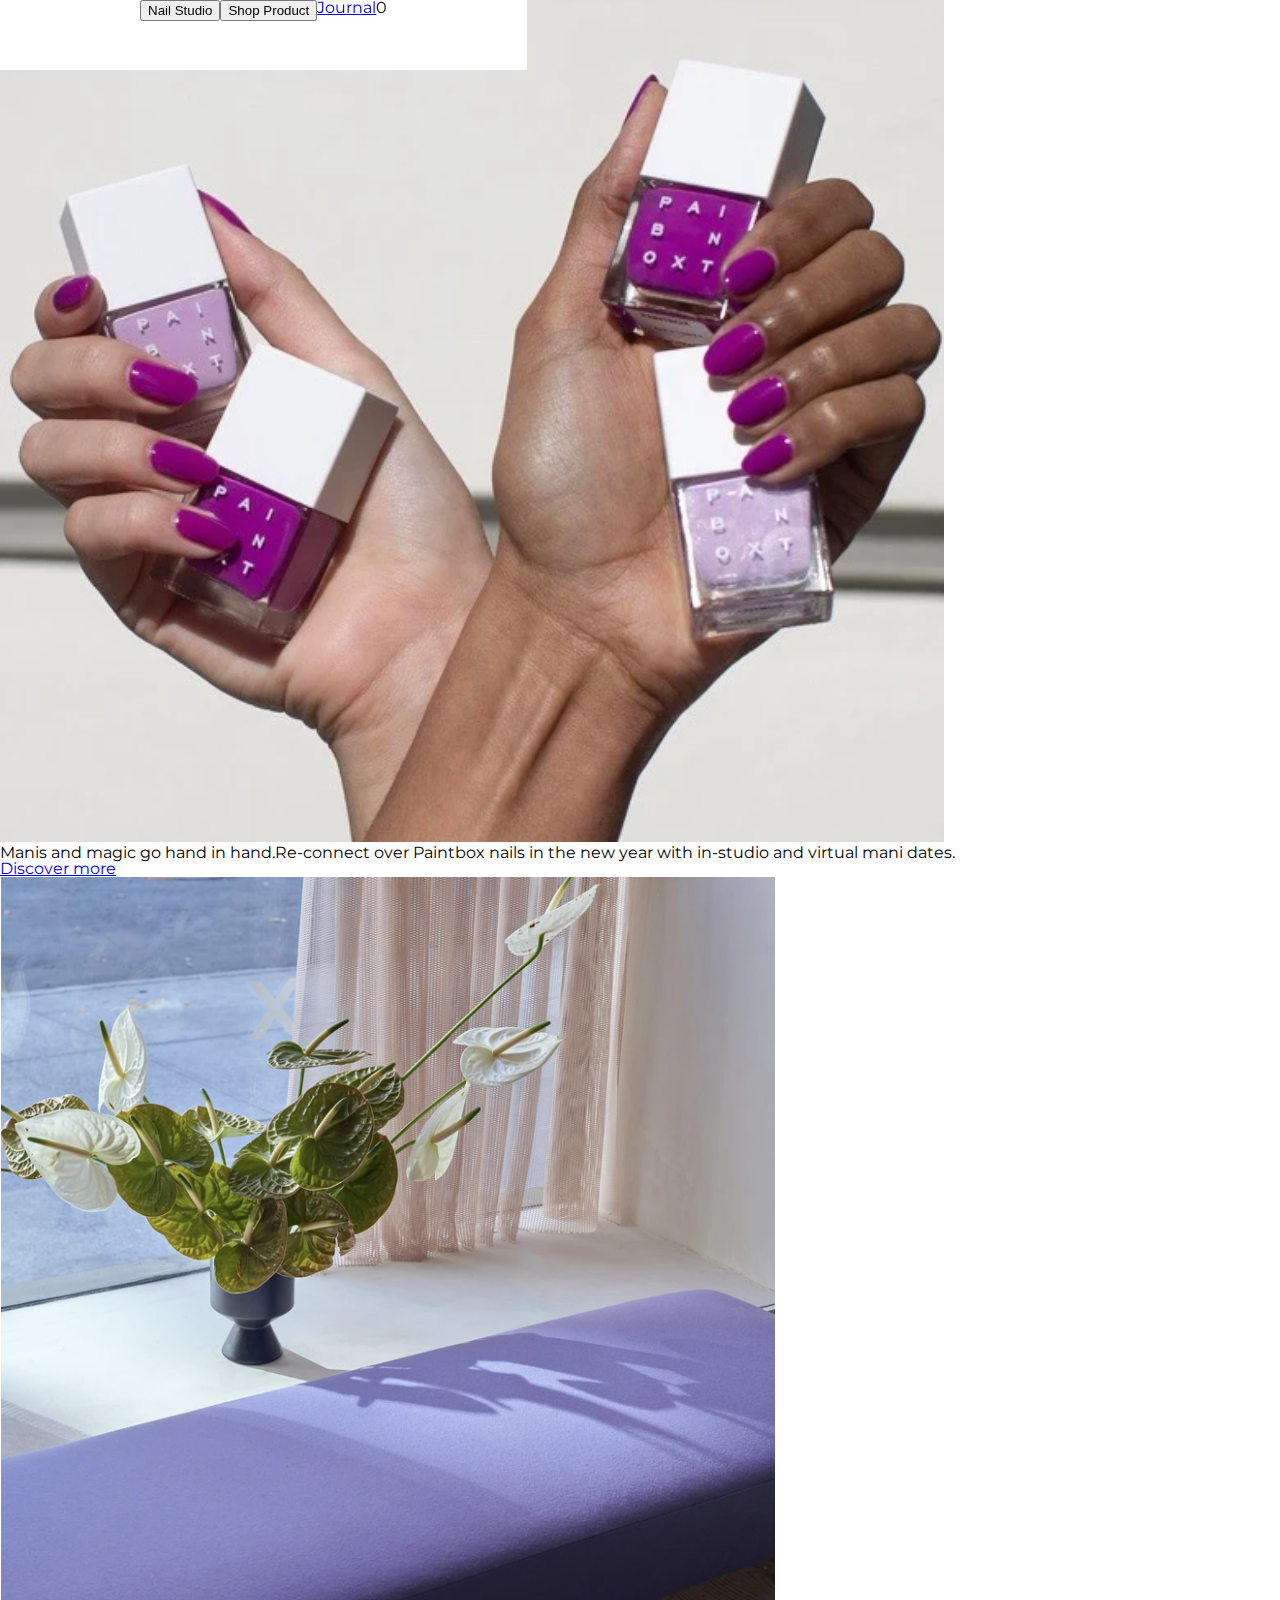
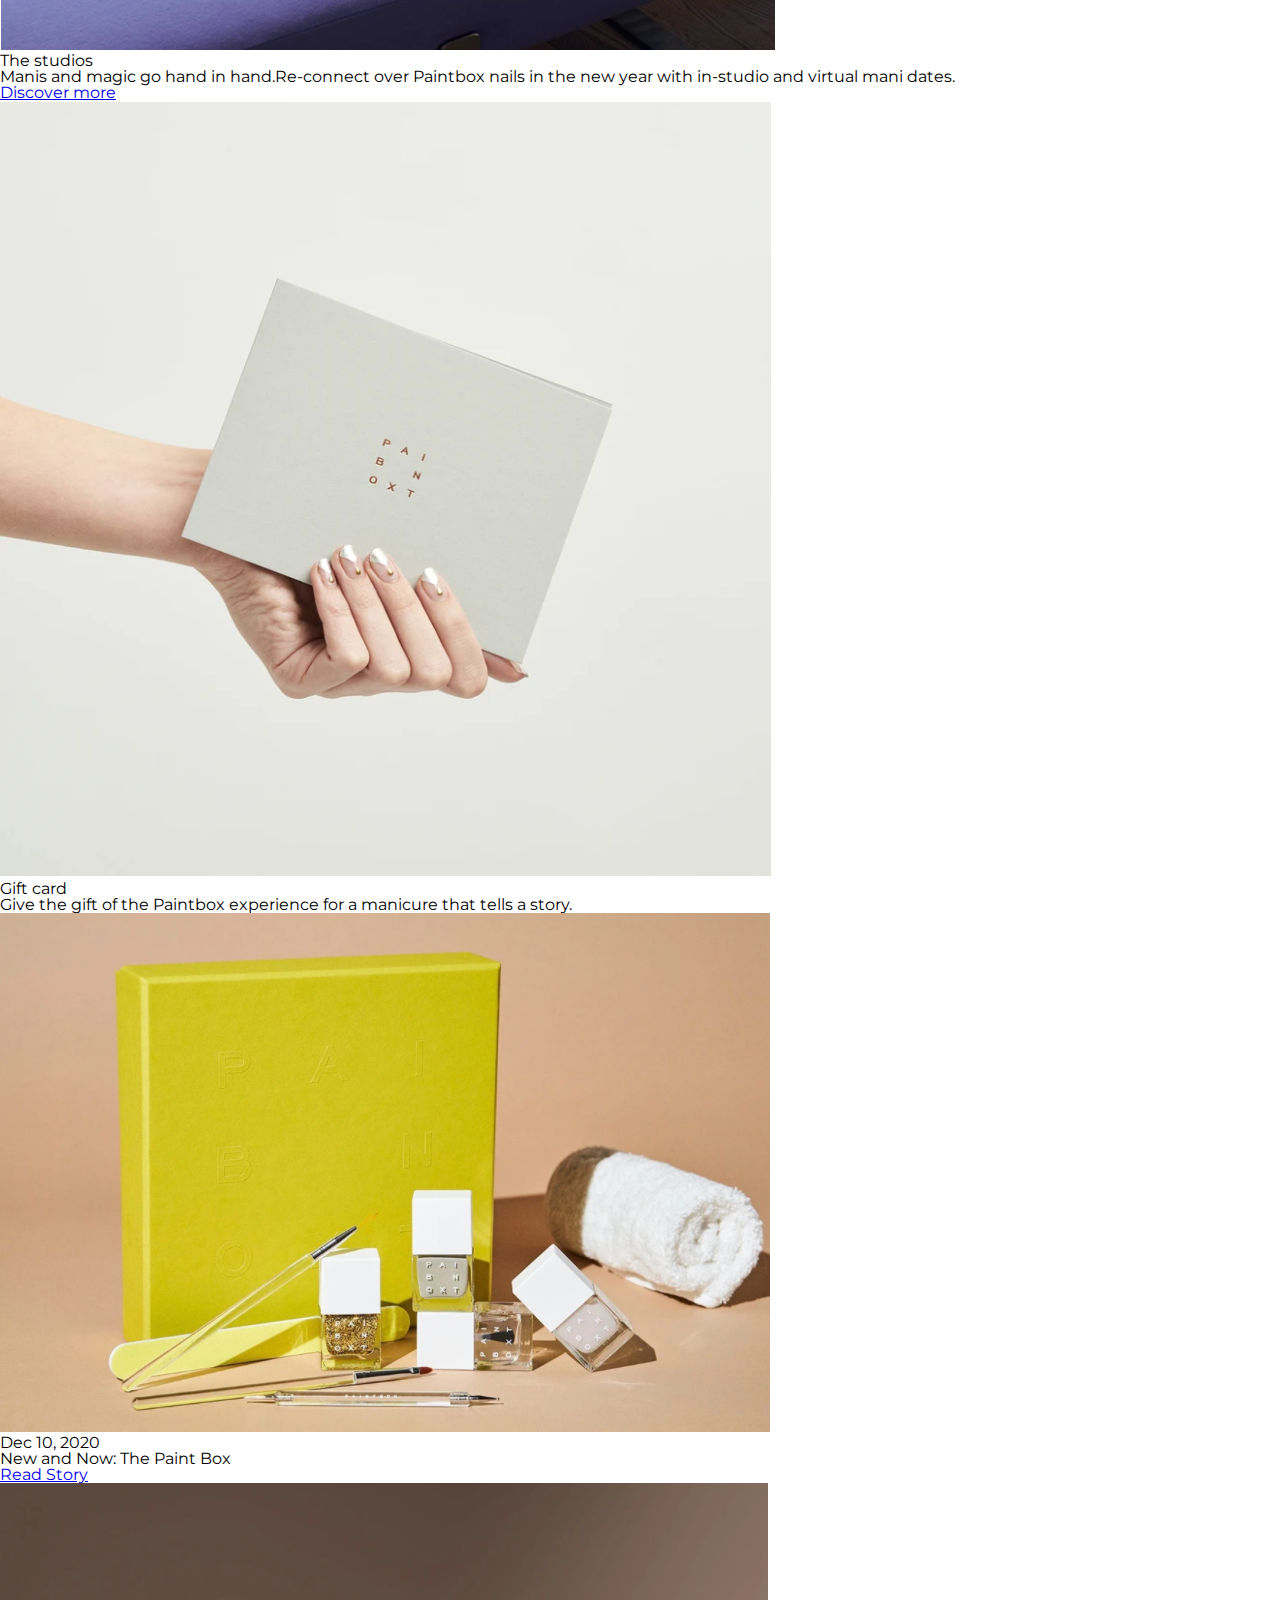
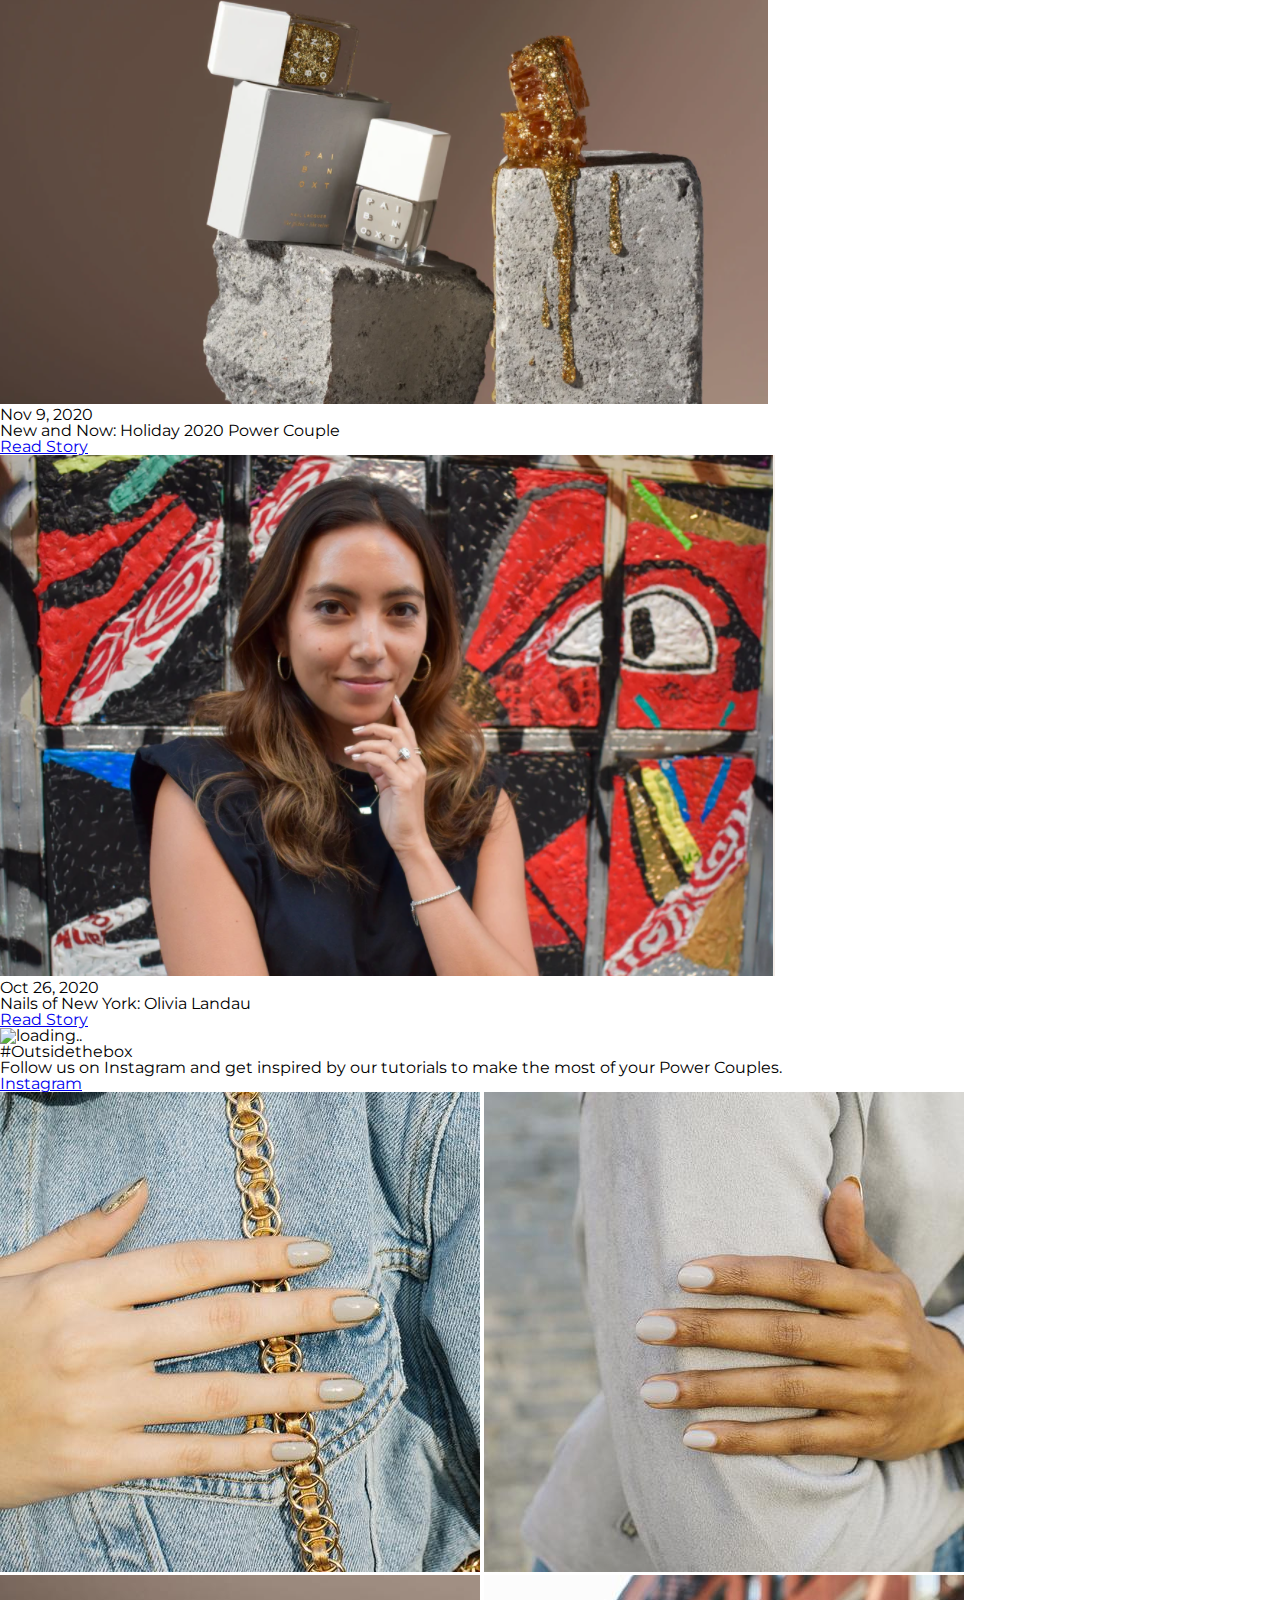
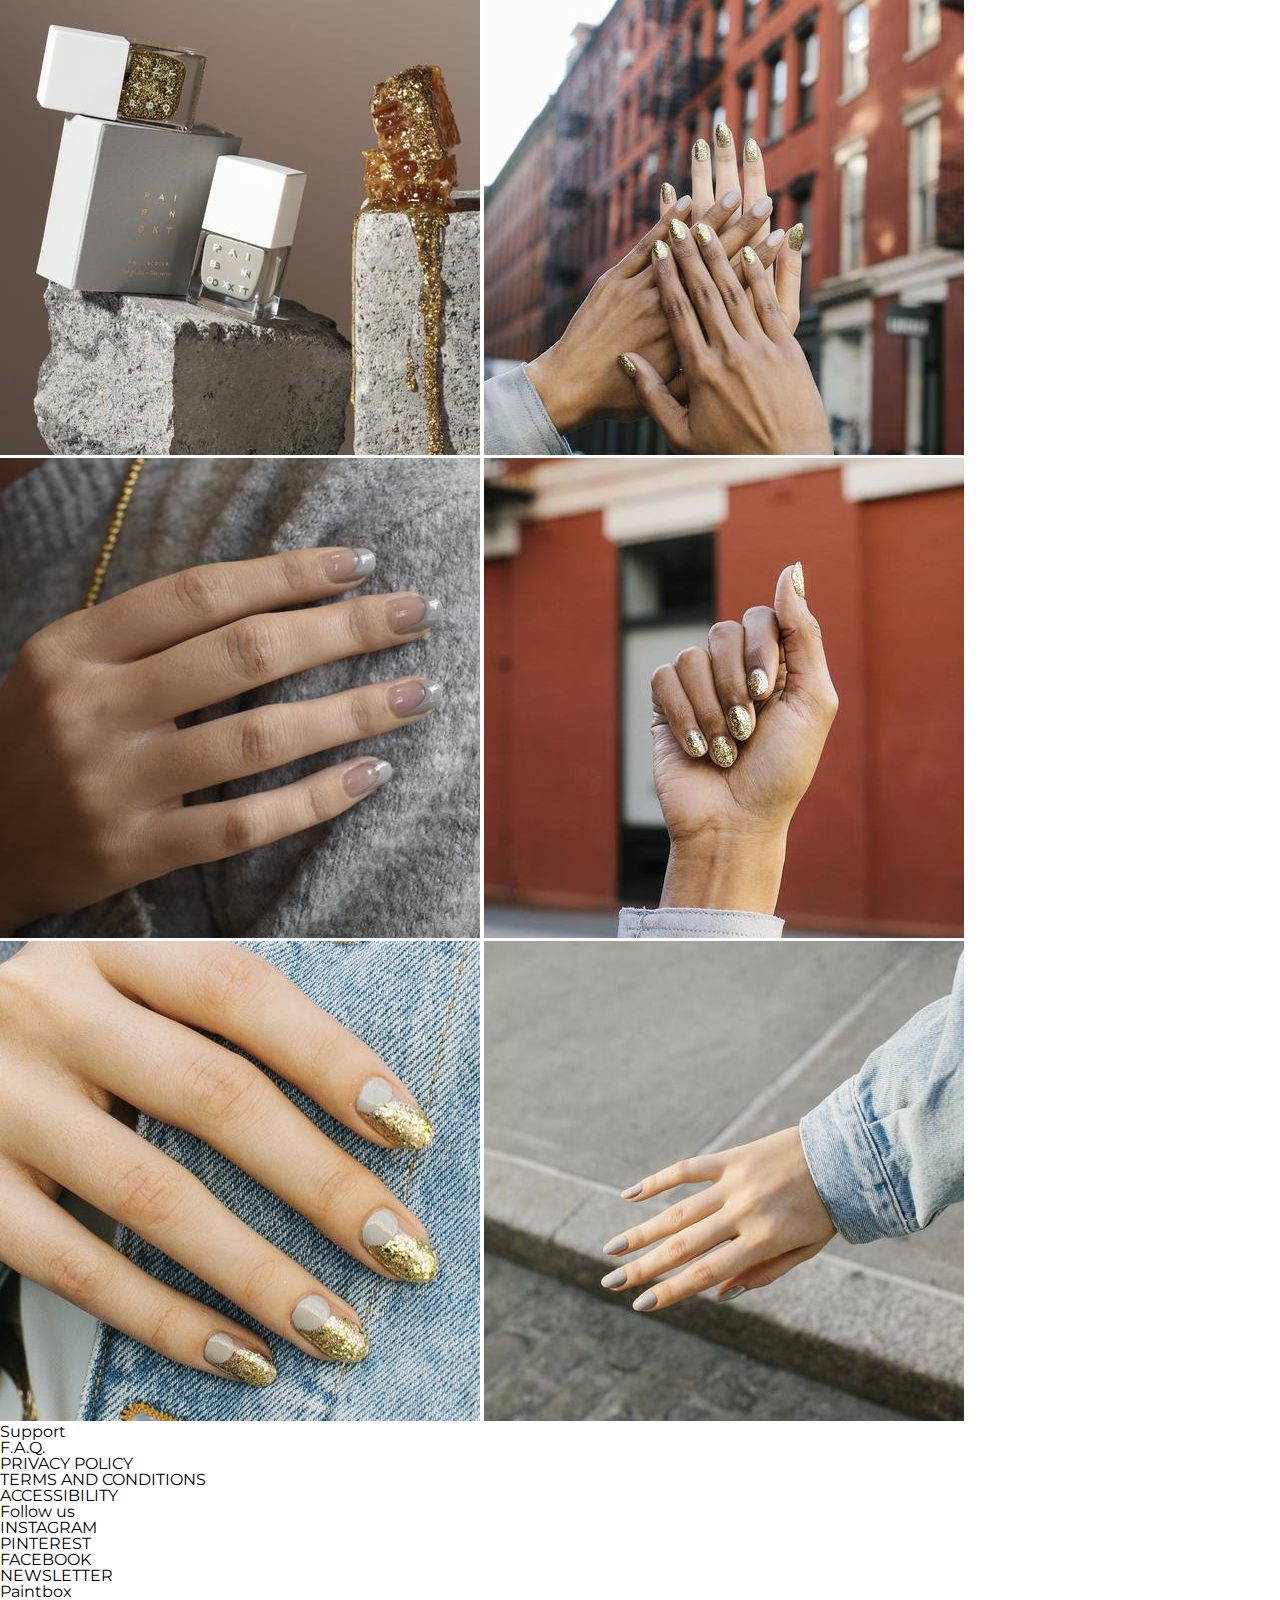
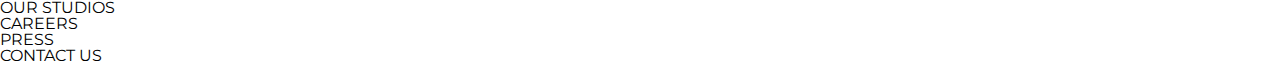
==== 2. Paint box/index.html @ b43dabbf "second one start" ====
<!DOCTYPE html>
<html lang="en">
<head>
  <meta charset="UTF-8">
  <meta name="viewport" content="width=device-width, initial-scale=1.0">
  <link rel="stylesheet" href="src/reset.css">
  <link rel="stylesheet" href="src/scss.css">
  <title>Paintbox</title>
</head>
<body>
  <header>
    <nav>
      <button>Nail Studio</button>
      <button>Shop Product</button>
      <i class="far fa-hand-point-up"></i>
      <a href="#">Journal</a>
      <i class="fas fa-shopping-bag">0</i>
    </nav>
  </header>
  <div class="hero_">
    <img src="image/hero.PNG" alt="loading..">
   <h3>Manis and magic go hand in hand.Re-connect over Paintbox nails in the new year with in-studio and virtual mani dates.</h3>
   <a href="#">Discover more</a>
  </div>
  <div class="studio">
    <img src="image/studio.PNG" alt="loading..">
    <h4>The studios</h4>
   <h3>Manis and magic go hand in hand.Re-connect over Paintbox nails in the new year with in-studio and virtual mani dates.</h3>
   <a href="#">Discover more</a>
  </div>
  <div class="card">
    <img src="image/card.PNG" alt="loading..">
    <h4>Gift card</h4>
   <h3>Give the gift of the Paintbox experience for a manicure that tells a story.</h3>
  </div>
  <section class="blog">
    <article class="blog__post">
      <img src="image/new.PNG" alt="loading..">
      <div class="post__content">
        <span class="post__date">Dec 10, 2020</span>
        <h4>New and Now: The Paint Box</h4>
        <a href="#">Read Story</a>
      </div>
    </article>
    <article class="blog__post">
      <img src="image/new2.PNG" alt="loading..">
      <div class="post__content">
        <span class="post__date">Nov 9, 2020</span>
        <h4>New and Now: Holiday 2020 Power Couple</h4>
        <a href="#">Read Story</a>
      </div>
    </article>
    <article class="blog__post">
      <img src="image/olivia.PNG" alt="loading..">
      <div class="post__content">
        <span class="post__date">Oct 26, 2020</span>
        <h4>Nails of New York: Olivia Landau</h4>
        <a href="#">Read Story</a>
      </div>
    </article>
  </section>
  <article class="insta">
    <img src="image/instagram.gif" alt="loading..">
    <div class="insta__content">
      <span class="post__date">#Outsidethebox</span>
      <h4>Follow us on Instagram and get inspired by our tutorials to make the most of your Power Couples.</h4>
      <a href="#">Instagram</a>
    </div>
  </article>
  <div class="gallery_poster">
    <img src="image/g1.jpg" alt="loading..">
    <img src="image/g2.jpg" alt="loading..">
    <img src="image/g3.jpg" alt="loading..">
    <img src="image/g4.jpg" alt="loading..">
    <img src="image/g5.jpg" alt="loading..">
    <img src="image/g6.jpg" alt="loading..">
    <img src="image/g7.jpg" alt="loading..">
    <img src="image/g8.jpg" alt="loading..">
  </div>
  <section class="gallery">

  </section>
  <footer class="fotter">
    <div class="footer__column">
      <span class="column__title">Support</span>
      <ui>
        <li>F.A.Q.</li>
        <li> PRIVACY POLICY</li>
        <li> TERMS AND CONDITIONS</li>
        <li>ACCESSIBILITY</li>
      </ui>
    </div>
    <div class="footer__column">
      <span class="column__title">Follow us</span>
      <ui>
        <li>INSTAGRAM</li>
        <li> PINTEREST</li>
        <li> FACEBOOK</li>
        <li>NEWSLETTER</li>
      </ui>
    </div>
    <div class="footer__column">
      <span class="column__title">Paintbox</span>
      <ui>
        <li>OUR STUDIOS</li>
        <li>CAREERS</li>
        <li>PRESS</li>
        <li>CONTACT US</li>
      </ui>
    </div>
  </footer>
</body>
</html>
---- 2. Paint box/src/scss.css ----
@import url("https://fonts.googleapis.com/css2?family=Bodoni+Moda:wght@500&family=Montserrat&display=swap");
* {
  -webkit-box-sizing: border-box;
          box-sizing: border-box;
}

body {
  font-family: "Bodoni Moda", serif;
  font-family: "Montserrat", sans-serif;
}

header {
  position: fixed;
  top: 0;
  left: 0;
  padding: 0px 140px;
  background-color: white;
  height: 70px;
}

header nav {
  display: -webkit-box;
  display: -ms-flexbox;
  display: flex;
  -webkit-box-pack: justify;
      -ms-flex-pack: justify;
          justify-content: space-between;
}
/*# sourceMappingURL=scss.css.map */
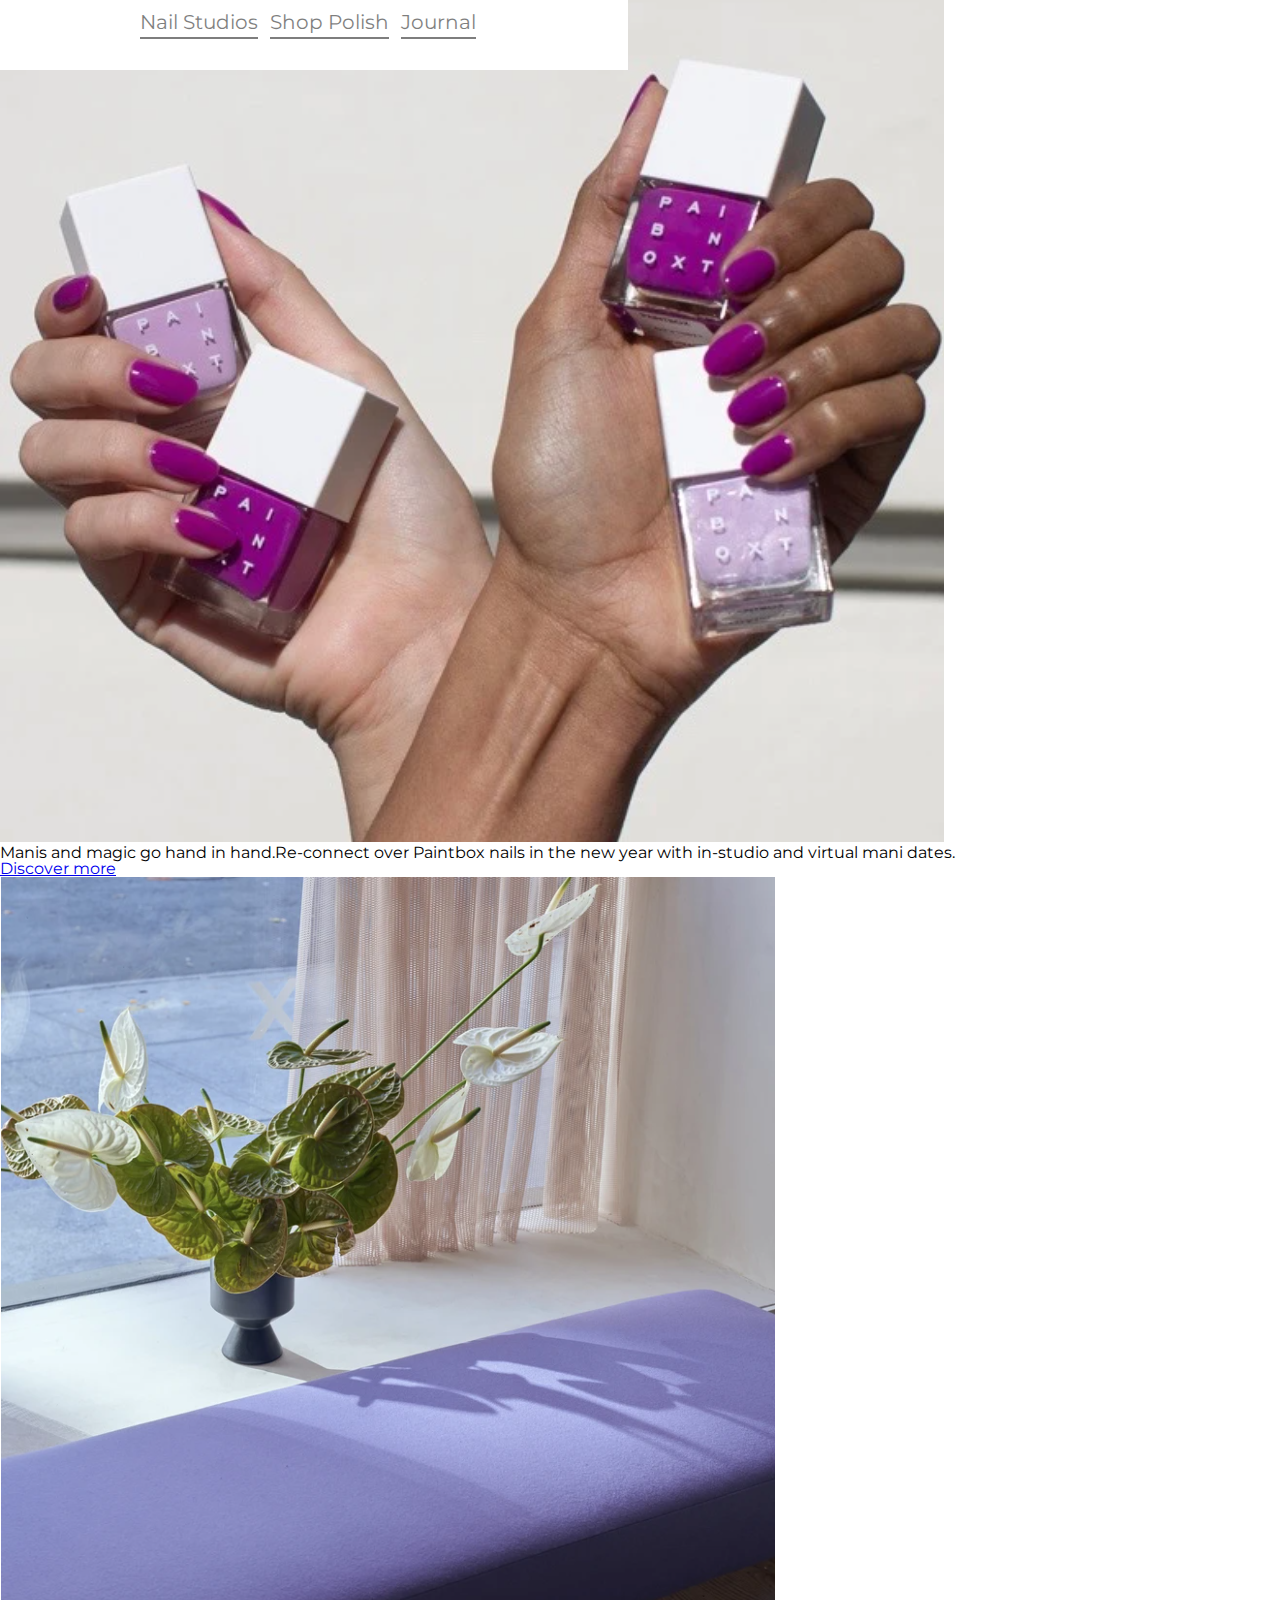
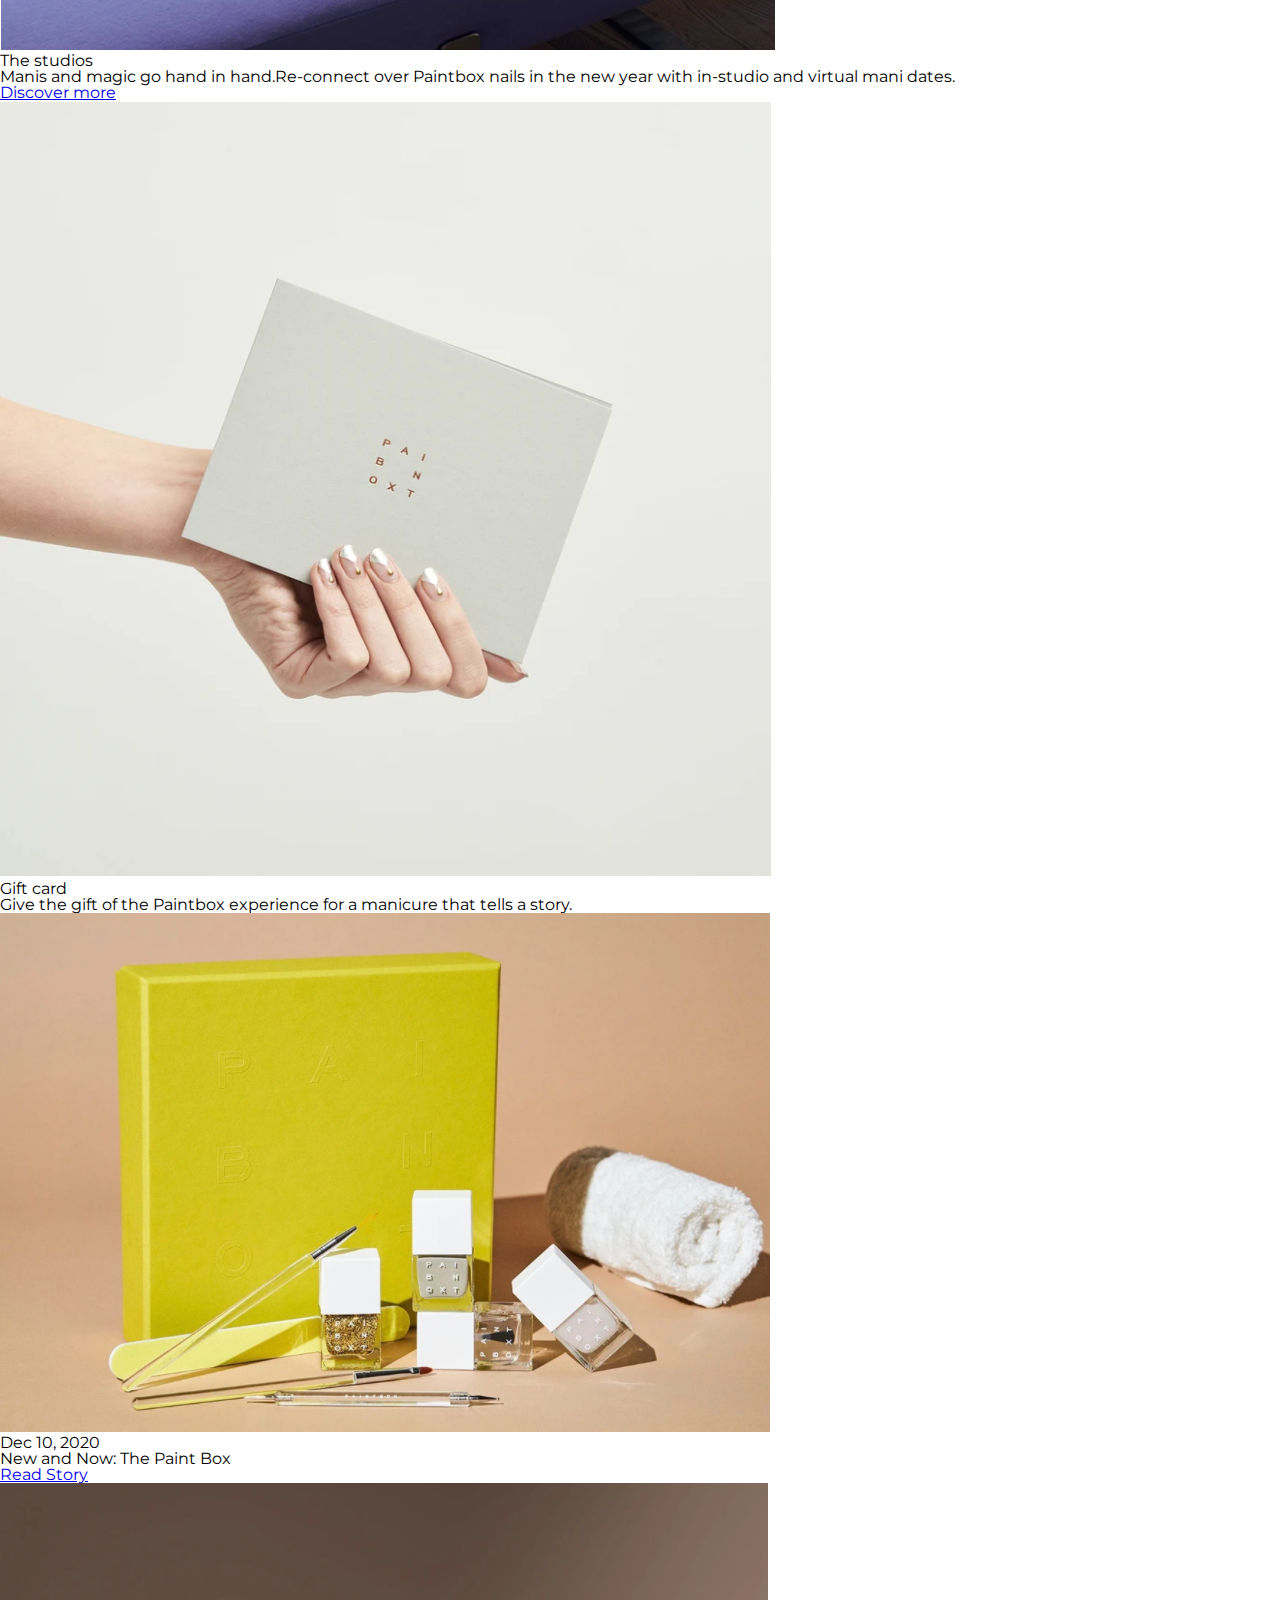
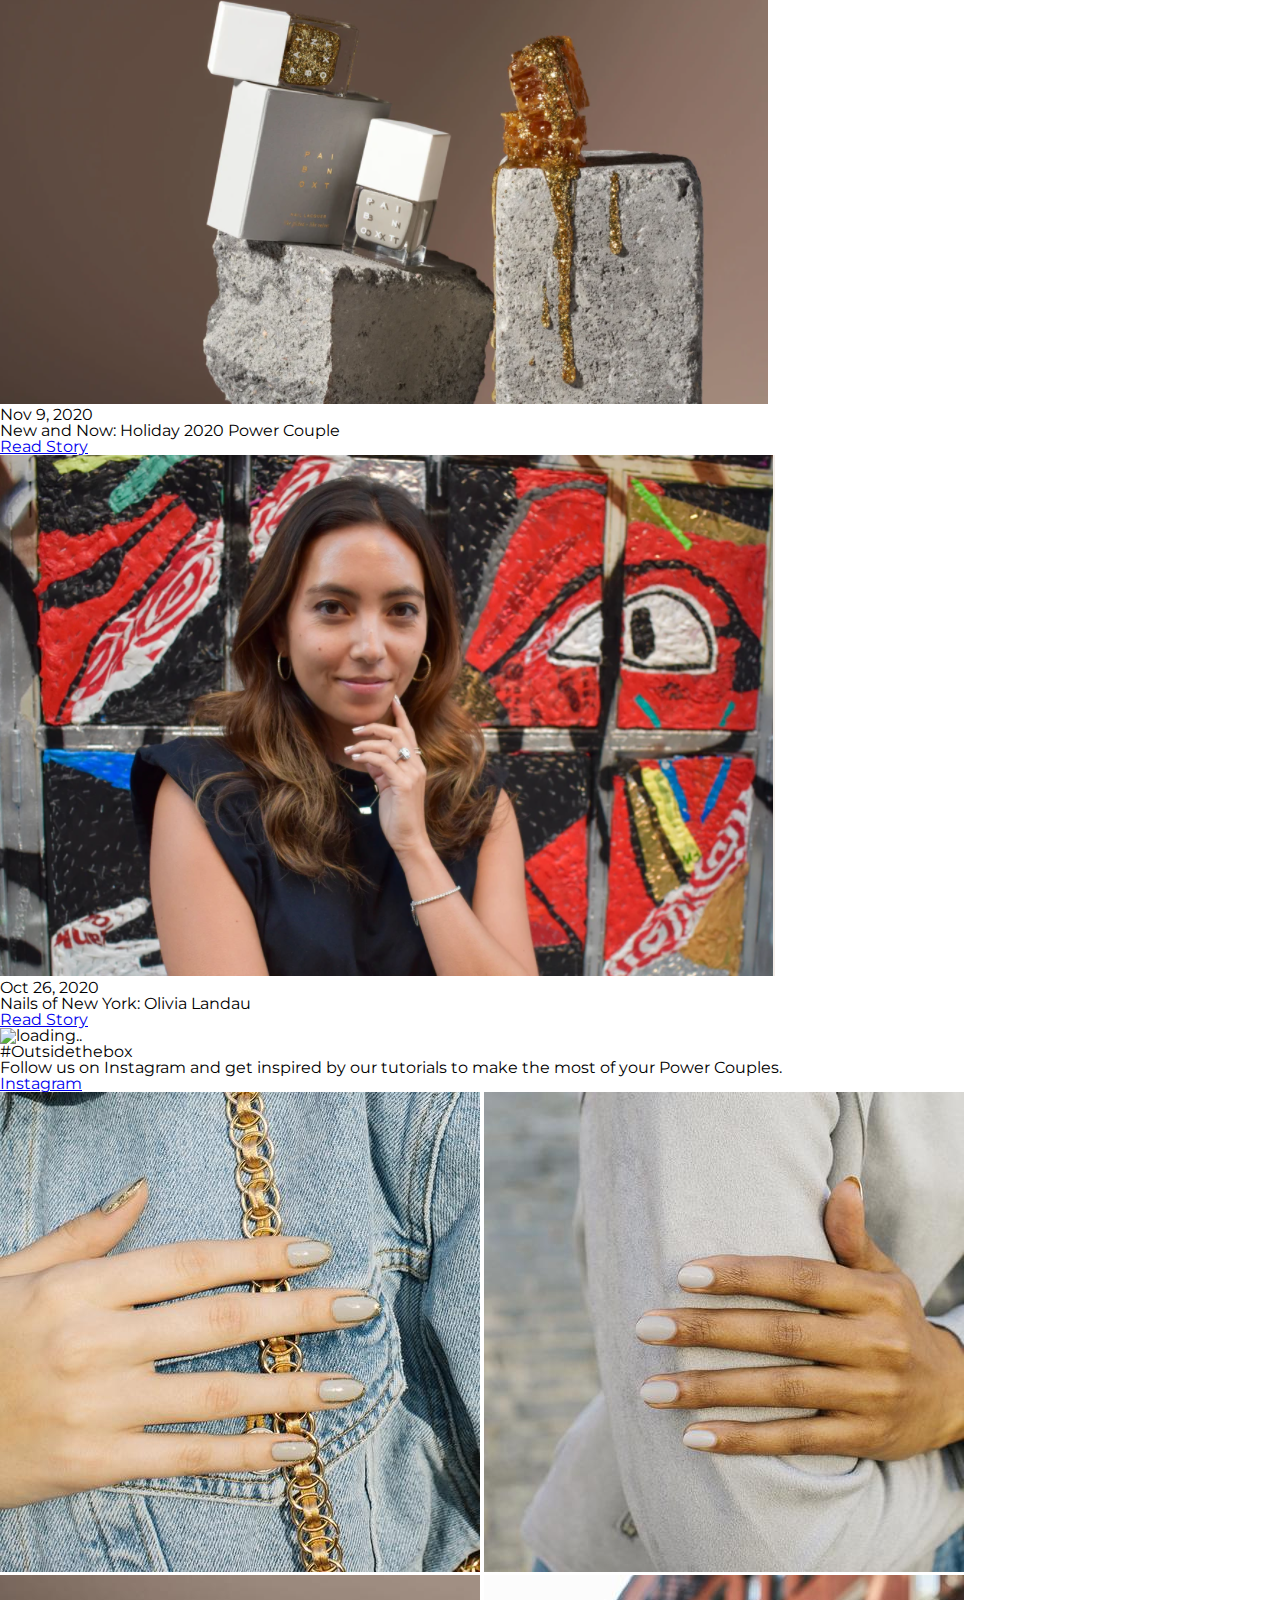
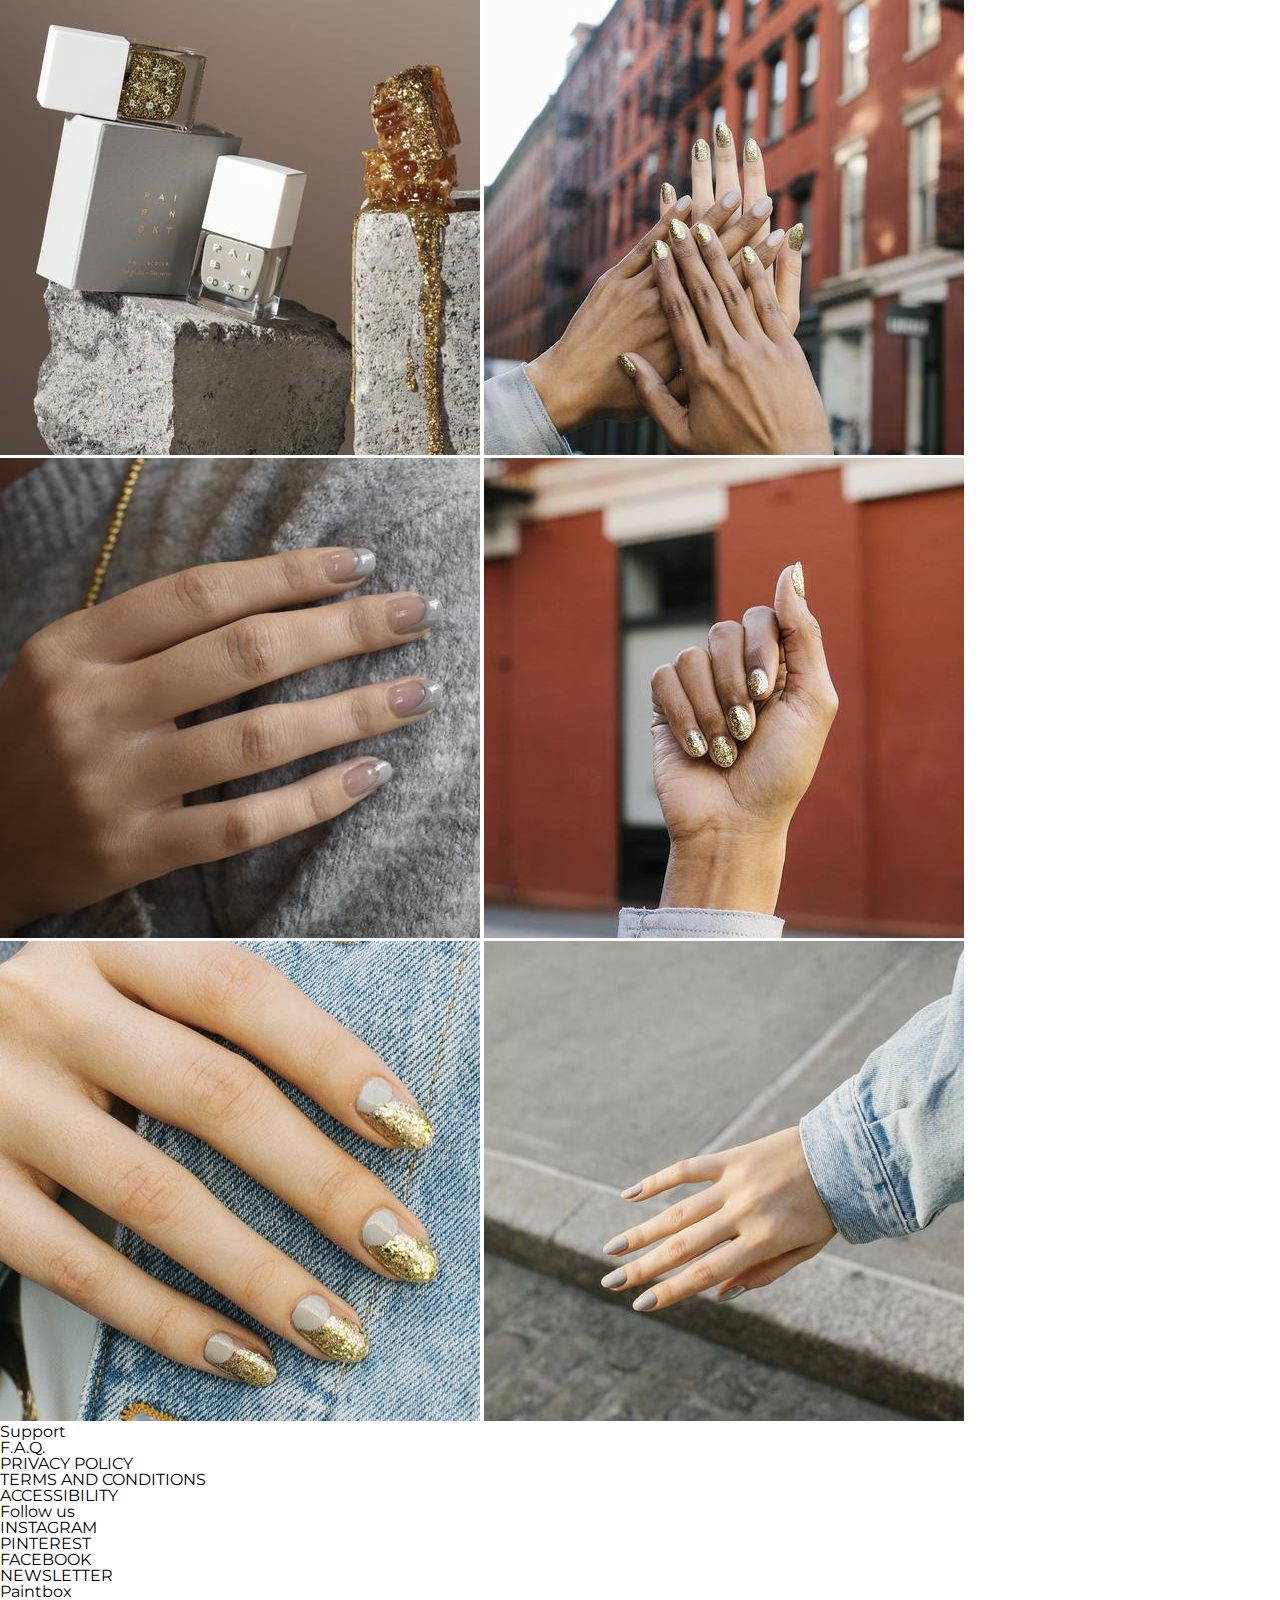
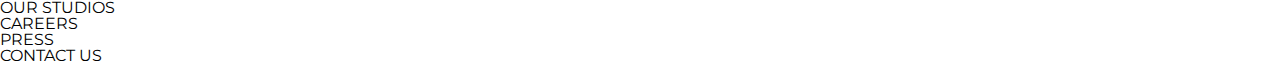
==== commit b1242d6a: "frustration." ====
--- a/2. Paint box/index.html
+++ b/2. Paint box/index.html
@@ -9,12 +9,15 @@
 </head>
 <body>
   <header>
+    <i class="far fa-hand-point-up"></i>
     <nav>
-      <button>Nail Studio</button>
-      <button>Shop Product</button>
-      <i class="far fa-hand-point-up"></i>
-      <a href="#">Journal</a>
-      <i class="fas fa-shopping-bag">0</i>
+      <ul>
+        <li>Nail Studios</li>
+        <li>Shop Polish</li>
+      </ul>
+      <ul>
+        <li>Journal</li>
+      </ul>
     </nav>
   </header>
   <div class="hero_">
--- a/2. Paint box/src/scss.css
+++ b/2. Paint box/src/scss.css
@@ -1,4 +1,10 @@
 @import url("https://fonts.googleapis.com/css2?family=Bodoni+Moda:wght@500&family=Montserrat&display=swap");
+header nav ul li:hover {
+  font-family: "Montserrat";
+  font-weight: 500;
+  letter-spacing: 2px;
+}
+
 * {
   -webkit-box-sizing: border-box;
           box-sizing: border-box;
@@ -16,14 +22,55 @@
   padding: 0px 140px;
   background-color: white;
   height: 70px;
+  display: -webkit-box;
+  display: -ms-flexbox;
+  display: flex;
+  -webkit-box-align: center;
+      -ms-flex-align: center;
+          align-items: center;
+  font-family: "Montserrat";
 }
 
 header nav {
+  width: 80%;
+  width: 100%;
   display: -webkit-box;
   display: -ms-flexbox;
   display: flex;
   -webkit-box-pack: justify;
       -ms-flex-pack: justify;
           justify-content: space-between;
+  -webkit-box-align: center;
+      -ms-flex-align: center;
+          align-items: center;
+}
+
+header nav ul {
+  display: -webkit-box;
+  display: -ms-flexbox;
+  display: flex;
+  -ms-flex-wrap: wrap;
+      flex-wrap: wrap;
+}
+
+header nav ul li {
+  cursor: pointer;
+  margin-right: 12px;
+  font-size: 20px;
+  color: black;
+  opacity: 0.5;
+  padding-bottom: 5px;
+  border-bottom: 2px solid black;
+  margin-bottom: 20px;
+}
+
+header nav ul li:hover {
+  opacity: 1;
+  text-transform: uppercase;
+  font-size: 10px;
+}
+
+header nav ul li:hover:first-child li {
+  margin-right: 60px;
 }
 /*# sourceMappingURL=scss.css.map */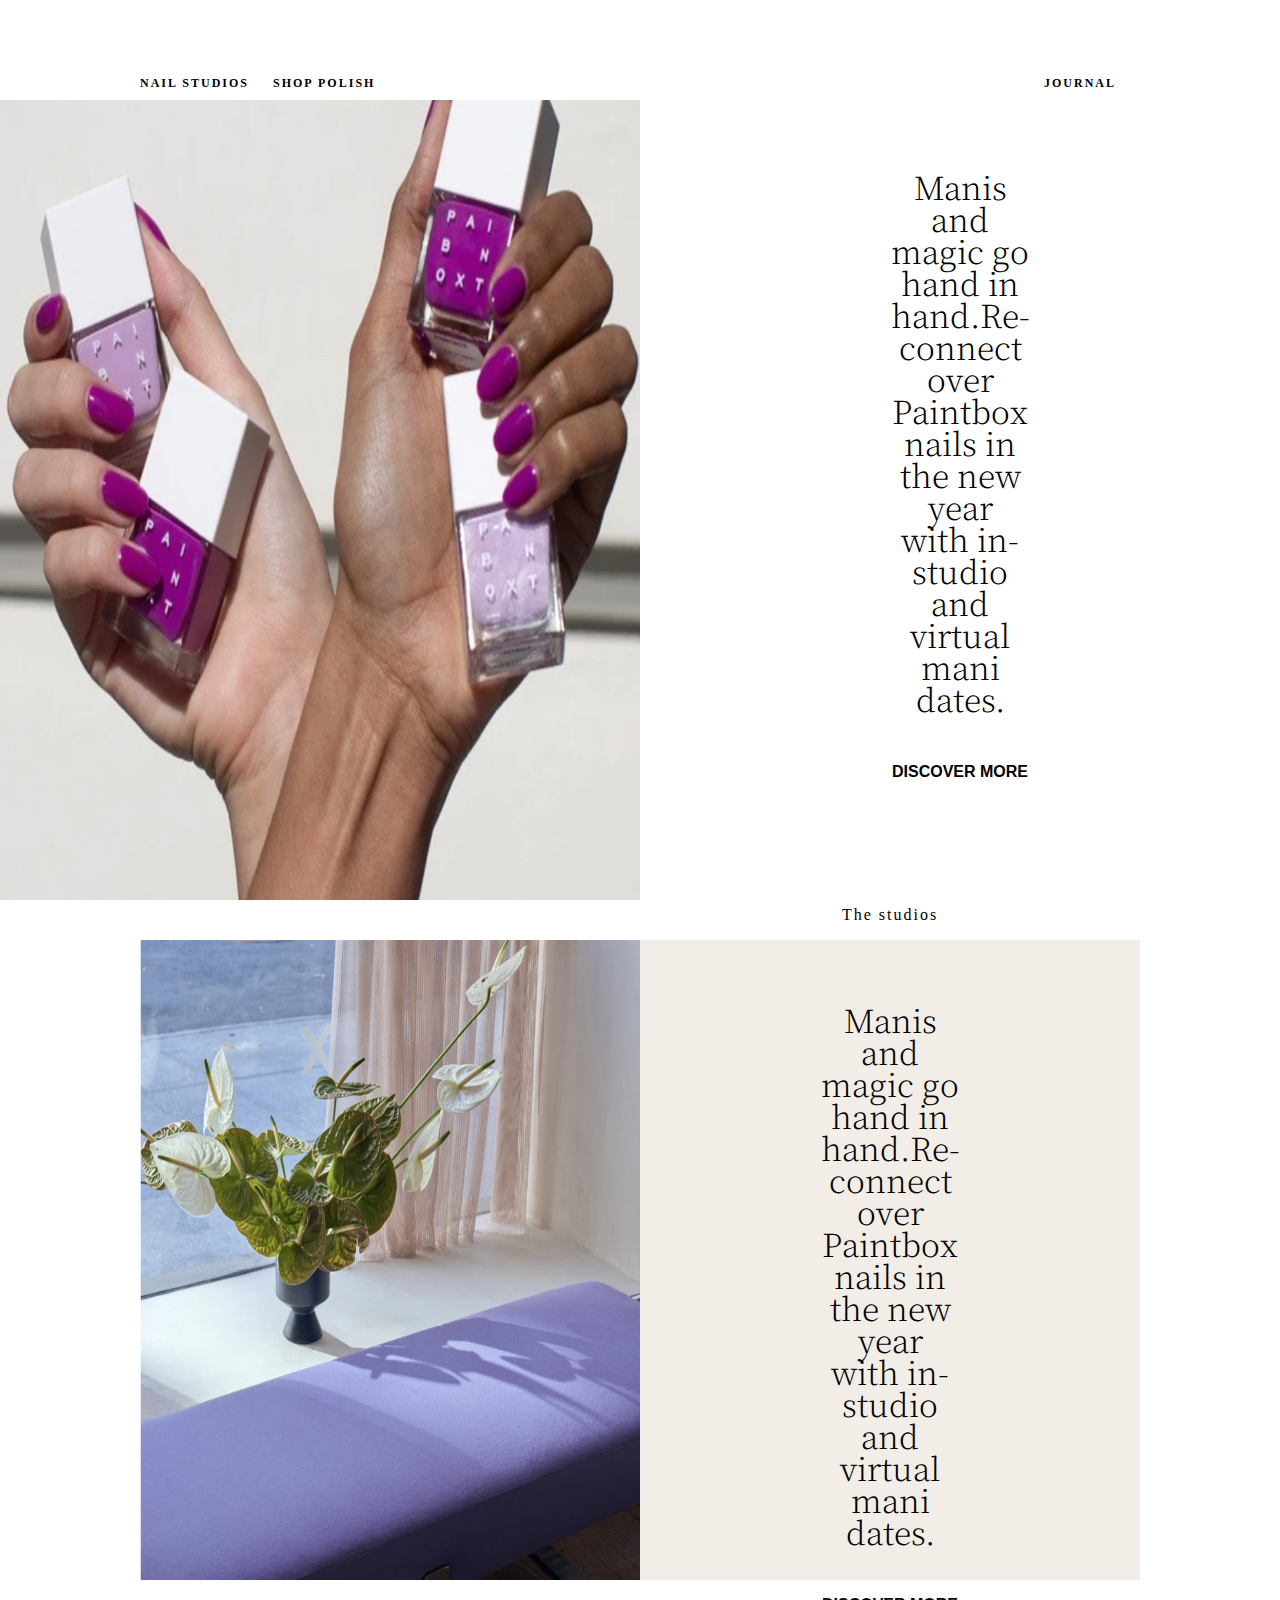
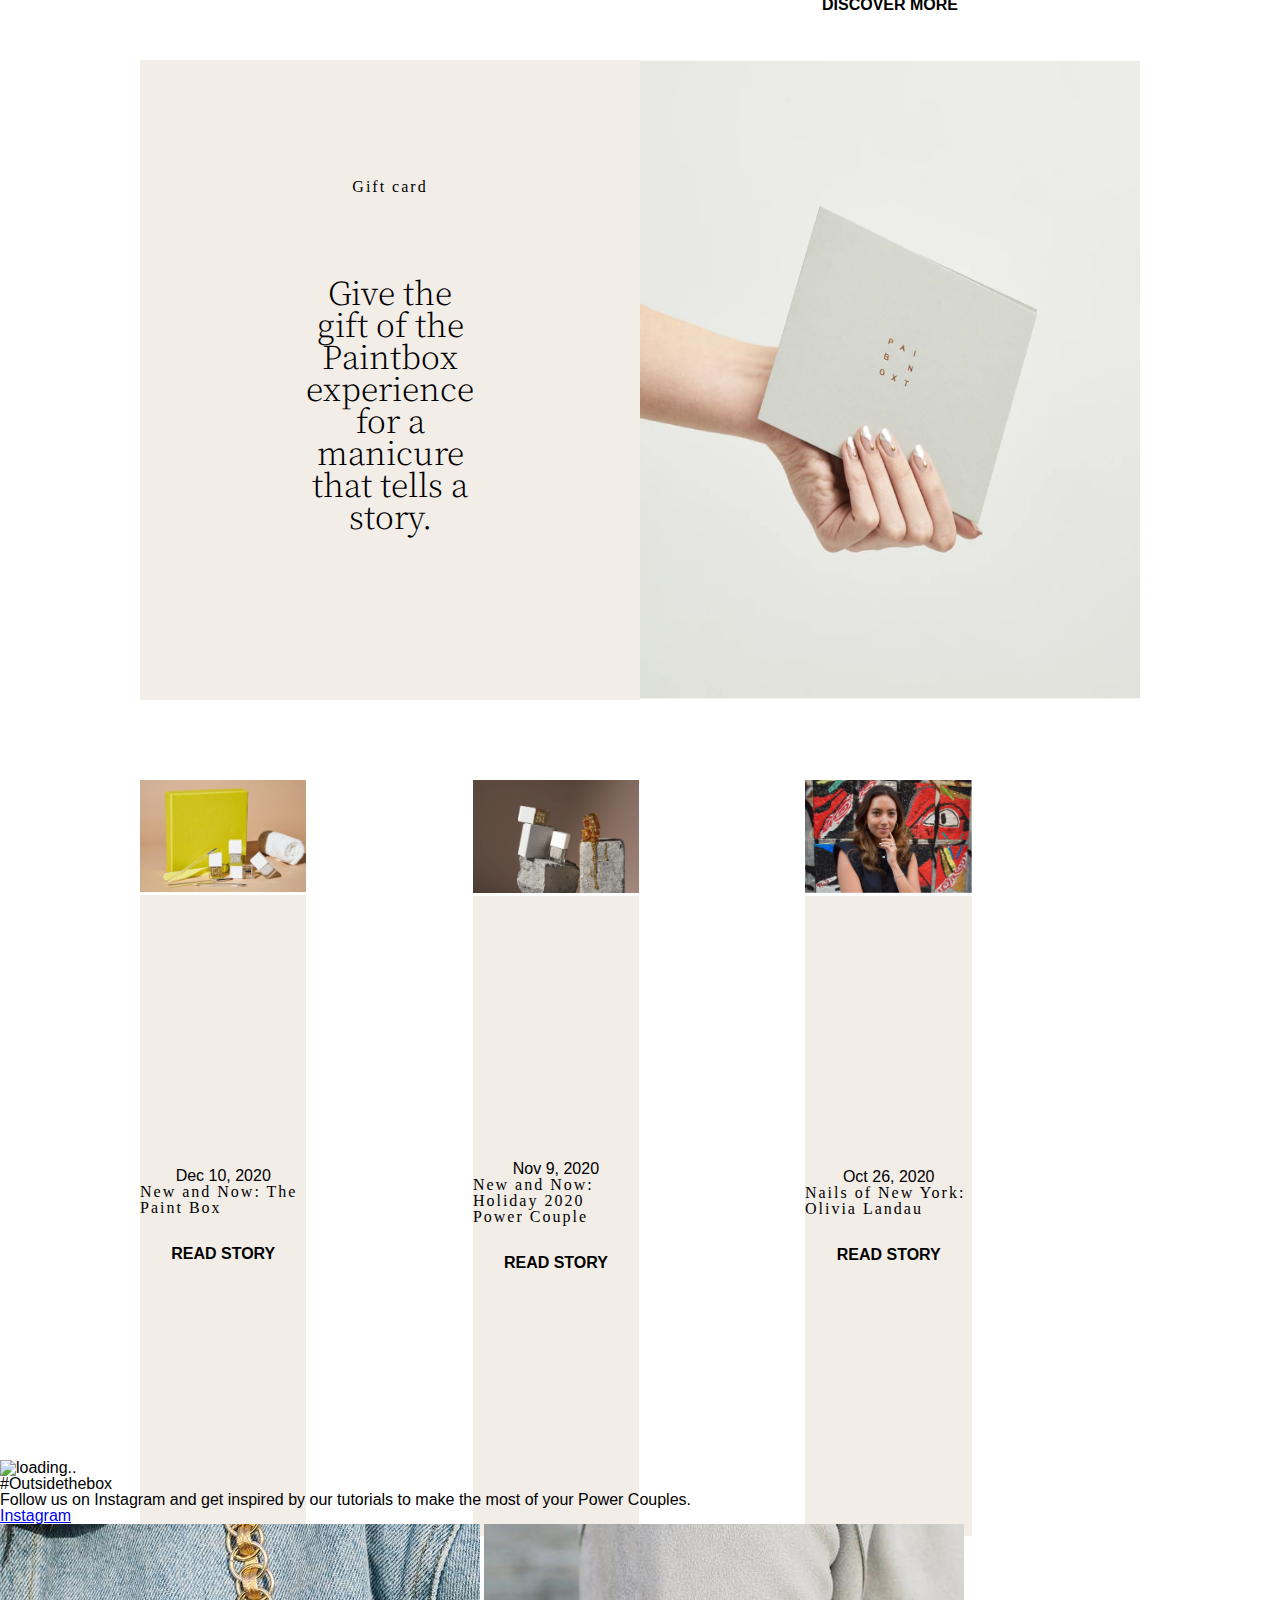
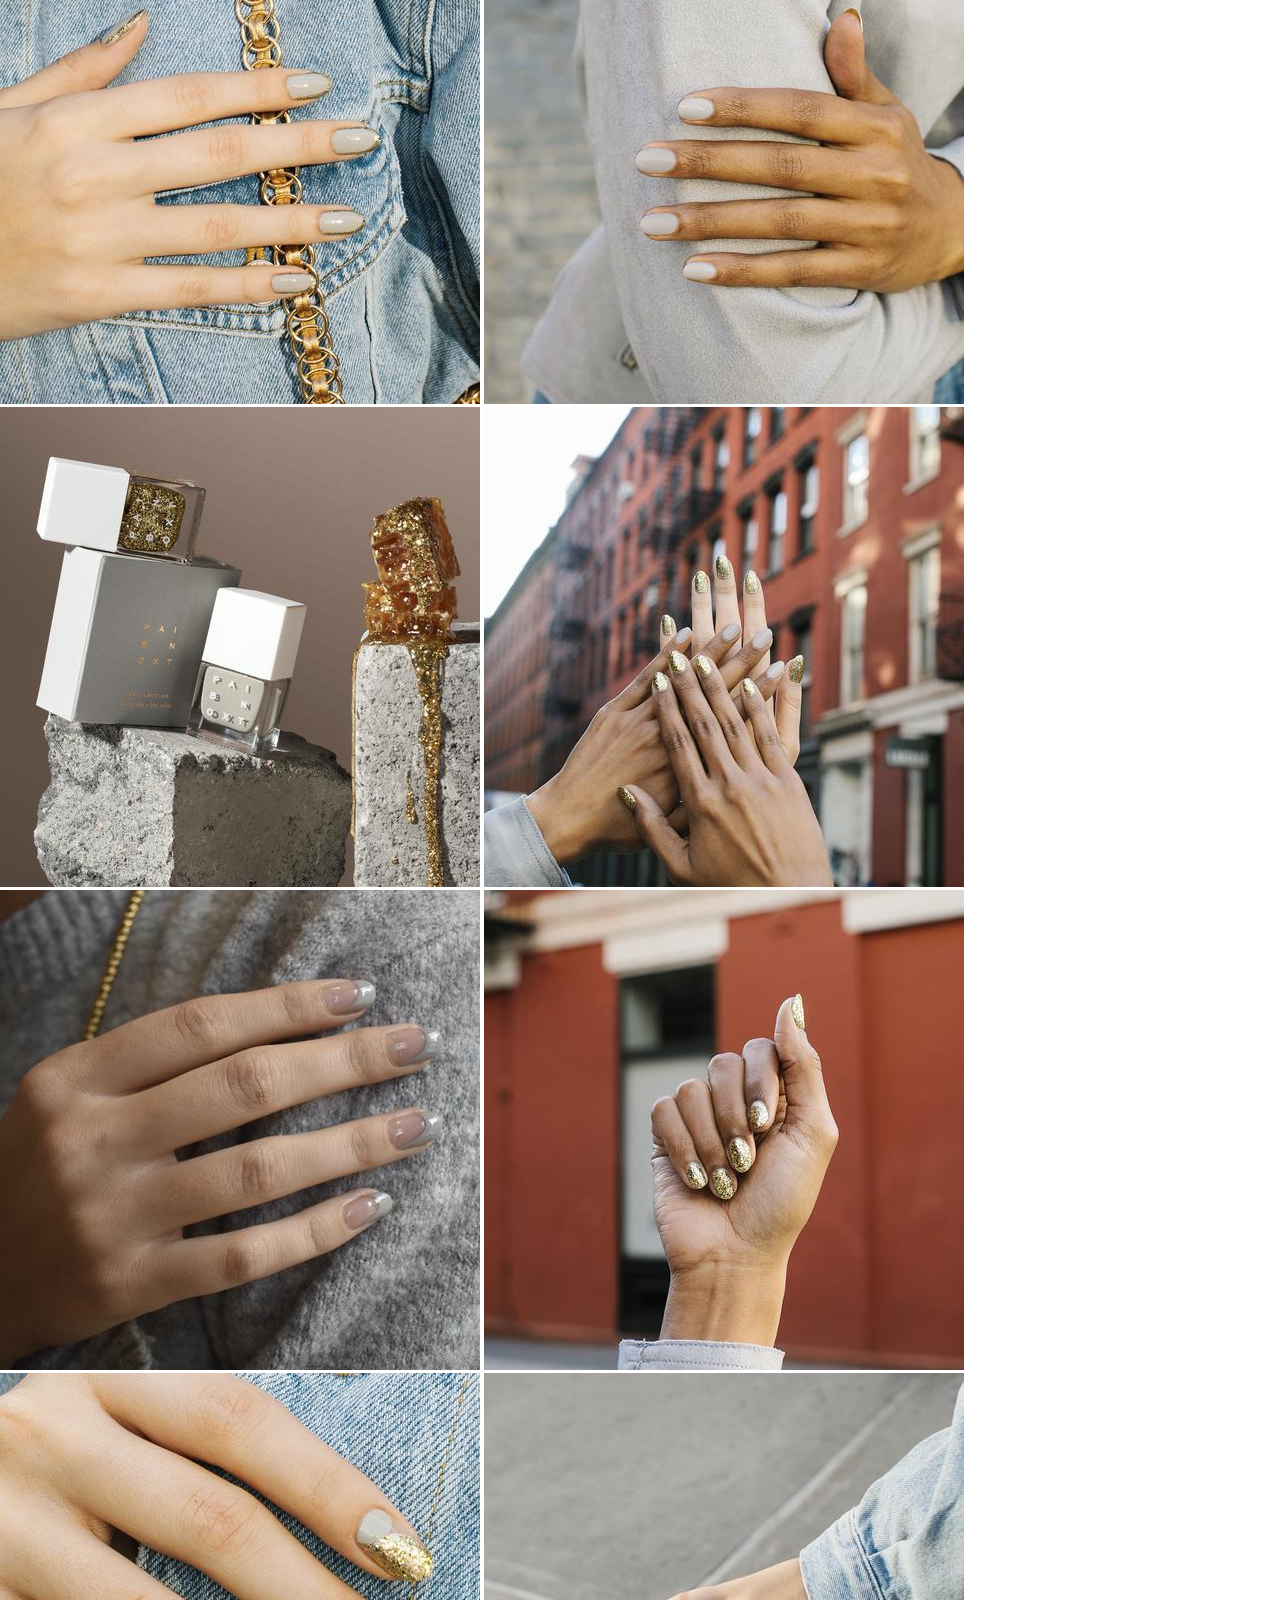
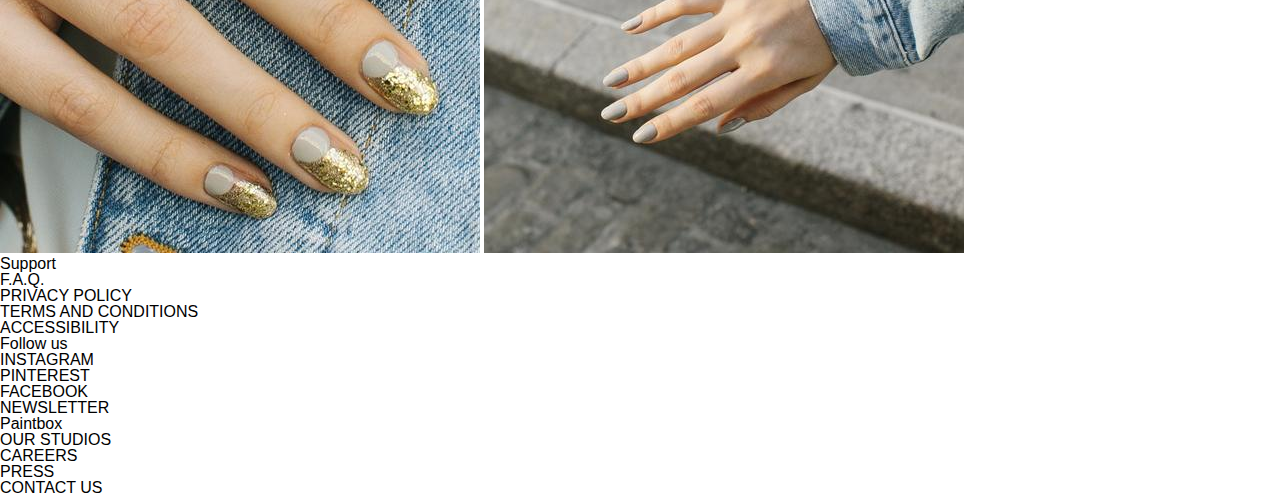
==== commit 58eb165e: "scss update" ====
--- a/2. Paint box/index.html
+++ b/2. Paint box/index.html
@@ -20,21 +20,27 @@
       </ul>
     </nav>
   </header>
-  <div class="hero_">
+  <div class="hero">
     <img src="image/hero.PNG" alt="loading..">
+    <div class="hero-contents">
    <h3>Manis and magic go hand in hand.Re-connect over Paintbox nails in the new year with in-studio and virtual mani dates.</h3>
    <a href="#">Discover more</a>
   </div>
+  </div>
   <div class="studio">
     <img src="image/studio.PNG" alt="loading..">
+    <div class="studio-contents">
     <h4>The studios</h4>
    <h3>Manis and magic go hand in hand.Re-connect over Paintbox nails in the new year with in-studio and virtual mani dates.</h3>
    <a href="#">Discover more</a>
   </div>
+  </div>
   <div class="card">
-    <img src="image/card.PNG" alt="loading..">
+    <div class="card-contents">
     <h4>Gift card</h4>
    <h3>Give the gift of the Paintbox experience for a manicure that tells a story.</h3>
+  </div>
+  <img src="image/card.PNG" alt="loading..">
   </div>
   <section class="blog">
     <article class="blog__post">
--- a/2. Paint box/src/scss.css
+++ b/2. Paint box/src/scss.css
@@ -1,27 +1,40 @@
-@import url("https://fonts.googleapis.com/css2?family=Bodoni+Moda:wght@500&family=Montserrat&display=swap");
-header nav ul li:hover {
+@import url("https://fonts.googleapis.com/css2?family=Noto+Serif+JP:wght@200&display=swap");
+header nav ul li, header nav ul li:hover, .hero a:hover, .studio h4,
+.card h4, .studio a:hover,
+.card a:hover, .blog h4, .blog a:hover {
   font-family: "Montserrat";
   font-weight: 500;
   letter-spacing: 2px;
 }
 
+.hero h3, .studio h3,
+.card h3, .blog h3 {
+  font-family: "Noto Serif JP", serif;
+  font-size: 2rem;
+  font-weight: lighter;
+  letter-spacing: normal;
+}
+
 * {
   -webkit-box-sizing: border-box;
           box-sizing: border-box;
 }
 
 body {
-  font-family: "Bodoni Moda", serif;
+  font-family: "Noto Serif JP", serif;
   font-family: "Montserrat", sans-serif;
+  width: 100%;
 }
 
 header {
+  padding: 0px 140px;
+  padding-top: 70px;
   position: fixed;
+  width: 100%;
   top: 0;
   left: 0;
-  padding: 0px 140px;
   background-color: white;
-  height: 70px;
+  height: 100px;
   display: -webkit-box;
   display: -ms-flexbox;
   display: flex;
@@ -43,6 +56,7 @@
   -webkit-box-align: center;
       -ms-flex-align: center;
           align-items: center;
+  background-color: white;
 }
 
 header nav ul {
@@ -55,22 +69,196 @@
 
 header nav ul li {
   cursor: pointer;
-  margin-right: 12px;
-  font-size: 20px;
-  color: black;
-  opacity: 0.5;
+  margin-right: 24px;
+  font-size: 12px;
+  color: black;
+  font-weight: bold;
   padding-bottom: 5px;
-  border-bottom: 2px solid black;
-  margin-bottom: 20px;
+  text-transform: uppercase;
 }
 
 header nav ul li:hover {
   opacity: 1;
   text-transform: uppercase;
-  font-size: 10px;
-}
-
-header nav ul li:hover:first-child li {
+  font-size: 12px;
+  opacity: 0.5;
+}
+
+header nav ul li:first-child li {
   margin-right: 60px;
+  letter-spacing: 2px;
+}
+
+.hero {
+  display: -webkit-box;
+  display: -ms-flexbox;
+  display: flex;
+  height: 100vh;
+  width: 100%;
+  background-color: white;
+}
+
+.hero img {
+  width: 50%;
+  height: 100%;
+}
+
+.hero .hero-contents {
+  display: -webkit-box;
+  display: -ms-flexbox;
+  display: flex;
+  -webkit-box-pack: center;
+      -ms-flex-pack: center;
+          justify-content: center;
+  -webkit-box-align: center;
+      -ms-flex-align: center;
+          align-items: center;
+  -webkit-box-orient: vertical;
+  -webkit-box-direction: normal;
+      -ms-flex-direction: column;
+          flex-direction: column;
+  cursor: pointer;
+}
+
+.hero h3 {
+  text-align: center;
+  margin: 50px 250px;
+}
+
+.hero a {
+  text-decoration: none;
+  text-transform: uppercase;
+  font-size: 1rem;
+  font-weight: bold;
+  color: black;
+}
+
+.hero a:hover {
+  opacity: 1;
+  text-transform: uppercase;
+  font-size: 12px;
+  opacity: 0.5;
+}
+
+.studio,
+.card {
+  height: 80vh;
+  display: -webkit-box;
+  display: -ms-flexbox;
+  display: flex;
+  width: 100%;
+  padding: 40px 140px;
+}
+
+.studio .studio-contents,
+.studio .card-contents,
+.card .studio-contents,
+.card .card-contents {
+  height: 100%;
+  display: -webkit-box;
+  display: -ms-flexbox;
+  display: flex;
+  -webkit-box-orient: vertical;
+  -webkit-box-direction: normal;
+      -ms-flex-direction: column;
+          flex-direction: column;
+  -webkit-box-pack: center;
+      -ms-flex-pack: center;
+          justify-content: center;
+  -webkit-box-align: center;
+      -ms-flex-align: center;
+          align-items: center;
+  background-color: #f3ede8;
+}
+
+.studio img,
+.studio div,
+.card img,
+.card div {
+  width: 50%;
+}
+
+.studio h4,
+.card h4 {
+  margin-bottom: 30px;
+}
+
+.studio h3,
+.card h3 {
+  text-align: center;
+  margin: 50px 250px;
+}
+
+.studio a,
+.card a {
+  text-decoration: none;
+  text-transform: uppercase;
+  font-size: 1rem;
+  font-weight: bold;
+  color: black;
+}
+
+.studio a:hover,
+.card a:hover {
+  opacity: 1;
+  text-transform: uppercase;
+  font-size: 12px;
+  opacity: 0.5;
+}
+
+.blog {
+  height: 80vh;
+  display: -webkit-box;
+  display: -ms-flexbox;
+  display: flex;
+  width: 100%;
+  padding: 40px 140px;
+}
+
+.blog .post__content {
+  height: 100%;
+  display: -webkit-box;
+  display: -ms-flexbox;
+  display: flex;
+  -webkit-box-orient: vertical;
+  -webkit-box-direction: normal;
+      -ms-flex-direction: column;
+          flex-direction: column;
+  -webkit-box-pack: center;
+      -ms-flex-pack: center;
+          justify-content: center;
+  -webkit-box-align: center;
+      -ms-flex-align: center;
+          align-items: center;
+  background-color: #f3ede8;
+}
+
+.blog img,
+.blog div {
+  width: 50%;
+}
+
+.blog h4 {
+  margin-bottom: 30px;
+}
+
+.blog h3 {
+  text-align: center;
+  margin: 50px 250px;
+}
+
+.blog a {
+  text-decoration: none;
+  text-transform: uppercase;
+  font-size: 1rem;
+  font-weight: bold;
+  color: black;
+}
+
+.blog a:hover {
+  opacity: 1;
+  text-transform: uppercase;
+  font-size: 12px;
+  opacity: 0.5;
 }
 /*# sourceMappingURL=scss.css.map */